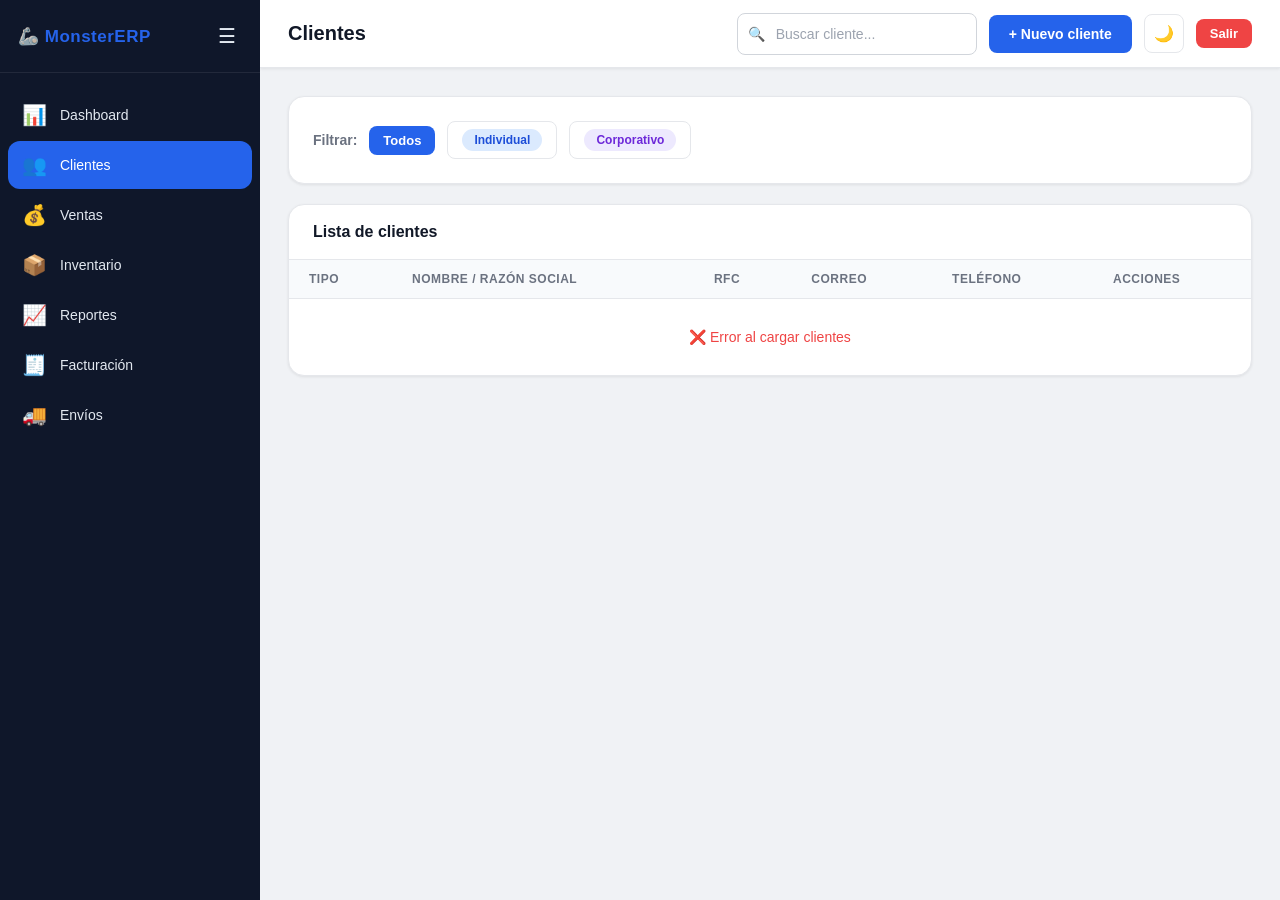
==== frontend/pages/erp/clientes.html @ b5c258dc "Estructura del ERP" ====
<!DOCTYPE html>
<html lang="es">
<head>
    <meta charset="UTF-8">
    <meta name="viewport" content="width=device-width, initial-scale=1.0">
    <title>Clientes — MonsterERP</title>
    <link rel="stylesheet" href="../../assets/css/global.css">
</head>
<body>

    <div class="erp-layout">

        <!-- SIDEBAR -->
        <aside class="sidebar" id="sidebar">
            <div class="sidebar-brand">
                <span class="brand-name">🦾 MonsterERP</span>
                <button class="toggle-btn" id="toggleSidebar">☰</button>
            </div>
            <nav class="sidebar-nav">
                <ul>
                    <li><a href="./dashboard.html"><span class="nav-icon">📊</span><span class="nav-label">Dashboard</span></a></li>
                    <li><a href="./clientes.html"><span class="nav-icon">👥</span><span class="nav-label">Clientes</span></a></li>
                    <li><a href="./ventas.html"><span class="nav-icon">💰</span><span class="nav-label">Ventas</span></a></li>
                    <li><a href="./inventario.html"><span class="nav-icon">📦</span><span class="nav-label">Inventario</span></a></li>
                    <li><a href="./reportes.html"><span class="nav-icon">📈</span><span class="nav-label">Reportes</span></a></li>
                    <li><a href="./facturas.html"><span class="nav-icon">🧾</span><span class="nav-label">Facturación</span></a></li>
                    <li><a href="./envios.html"><span class="nav-icon">🚚</span><span class="nav-label">Envíos</span></a></li>
                </ul>
            </nav>
        </aside>

        <!-- MAIN -->
        <div class="main-wrapper" id="mainWrapper">

            <!-- TOPBAR -->
            <header class="topbar">
                <h1 class="topbar-title">Clientes</h1>
                <div class="topbar-actions">
                    <div class="search-box">
                        <input type="text" id="searchInput" placeholder="Buscar cliente...">
                    </div>
                    <button class="btn btn-primary" onclick="openModal('clienteModal')">+ Nuevo cliente</button>
                    <button class="btn btn-ghost btn-icon" id="darkModeBtn">🌙</button>
                    <button class="btn btn-danger btn-sm" id="logoutBtn">Salir</button>
                </div>
            </header>

            <!-- CONTENT -->
            <main class="page-content">

                <!-- FILTROS -->
                <div class="card" style="margin-bottom:20px; display:flex; gap:12px; align-items:center; flex-wrap:wrap;">
                    <span style="font-weight:600; font-size:14px; color:var(--text-secondary);">Filtrar:</span>
                    <button class="btn btn-sm btn-primary" onclick="filterClientes('todos')">Todos</button>
                    <button class="btn btn-sm btn-ghost" onclick="filterClientes('Individual')">
                        <span class="badge badge-blue">Individual</span>
                    </button>
                    <button class="btn btn-sm btn-ghost" onclick="filterClientes('Corporativo')">
                        <span class="badge badge-purple">Corporativo</span>
                    </button>
                    <span id="clienteCount" style="margin-left:auto; font-size:13px; color:var(--text-muted);"></span>
                </div>

                <!-- TABLE -->
                <div class="table-wrapper">
                    <div class="table-header">
                        <h2>Lista de clientes</h2>
                    </div>
                    <div class="table-scroll">
                        <table>
                            <thead>
                                <tr>
                                    <th>Tipo</th>
                                    <th>Nombre / Razón social</th>
                                    <th>RFC</th>
                                    <th>Correo</th>
                                    <th>Teléfono</th>
                                    <th>Acciones</th>
                                </tr>
                            </thead>
                            <tbody id="clientesTable">
                                <tr><td colspan="6"><div class="spinner"></div></td></tr>
                            </tbody>
                        </table>
                    </div>
                </div>

            </main>
        </div>
    </div>

    <!-- TOAST -->
    <div id="toastContainer"></div>

    <!-- MODAL: CREAR / EDITAR CLIENTE -->
    <div class="modal-overlay" id="clienteModal">
        <div class="modal">
            <div class="modal-header">
                <h2 id="modalTitle">Nuevo cliente</h2>
                <button class="modal-close">✕</button>
            </div>
            <div class="modal-body">
                <div class="form-grid">
                    <div>
                        <label style="font-size:13px; font-weight:600; color:var(--text-secondary); margin-bottom:6px; display:block;">Tipo</label>
                        <select id="tipoCliente">
                            <option value="Individual">Individual</option>
                            <option value="Corporativo">Corporativo</option>
                        </select>
                    </div>
                    <div>
                        <label style="font-size:13px; font-weight:600; color:var(--text-secondary); margin-bottom:6px; display:block;">Nombre o razón social *</label>
                        <input type="text" id="nombre" placeholder="Ej: Empresa S.A. de C.V.">
                    </div>
                    <div>
                        <label style="font-size:13px; font-weight:600; color:var(--text-secondary); margin-bottom:6px; display:block;">RFC</label>
                        <input type="text" id="rfc" placeholder="Ej: ABC123456XYZ">
                    </div>
                    <div>
                        <label style="font-size:13px; font-weight:600; color:var(--text-secondary); margin-bottom:6px; display:block;">Correo</label>
                        <input type="email" id="correo" placeholder="correo@empresa.com">
                    </div>
                    <div>
                        <label style="font-size:13px; font-weight:600; color:var(--text-secondary); margin-bottom:6px; display:block;">Teléfono</label>
                        <input type="text" id="telefono" placeholder="55 1234 5678">
                    </div>
                </div>
            </div>
            <div class="modal-footer">
                <button class="btn btn-ghost" onclick="closeModal('clienteModal')">Cancelar</button>
                <button class="btn btn-primary" id="saveBtn">Guardar</button>
            </div>
        </div>
    </div>

    <!-- MODAL: CONFIRMAR ELIMINAR -->
    <div class="modal-overlay" id="deleteModal">
        <div class="modal">
            <div class="modal-header">
                <h2>Confirmar eliminación</h2>
                <button class="modal-close">✕</button>
            </div>
            <div class="modal-body">
                <p>¿Estás seguro que deseas eliminar este cliente? Esta acción no se puede deshacer.</p>
            </div>
            <div class="modal-footer">
                <button class="btn btn-ghost" onclick="closeModal('deleteModal')">Cancelar</button>
                <button class="btn btn-danger" id="confirmDeleteBtn">Eliminar</button>
            </div>
        </div>
    </div>

    <script src="../../assets/js/layout.js"></script>
    <script src="../../assets/js/clientes.js"></script>
</body>
</html>
---- frontend/assets/css/global.css ----
/* ============================================
   MONSTER ERP — GLOBAL DESIGN SYSTEM
   Etapa 15: UI Profesional
============================================ */

/* ===== CSS VARIABLES (LIGHT MODE) ===== */
:root {
    --bg-base:       #f0f2f5;
    --bg-card:       #ffffff;
    --bg-sidebar:    #0f172a;
    --bg-topbar:     #ffffff;
    --bg-hover:      #1e293b;
    --bg-input:      #ffffff;
    --bg-table-head: #f8fafc;

    --text-primary:   #111827;
    --text-secondary: #6b7280;
    --text-sidebar:   #e2e8f0;
    --text-muted:     #9ca3af;

    --border:         #e5e7eb;
    --border-input:   #d1d5db;

    --accent-blue:    #2563eb;
    --accent-green:   #10b981;
    --accent-amber:   #f59e0b;
    --accent-red:     #ef4444;
    --accent-purple:  #8b5cf6;

    --shadow-sm:  0 1px 3px rgba(0,0,0,0.08);
    --shadow-md:  0 4px 16px rgba(0,0,0,0.10);
    --shadow-lg:  0 8px 30px rgba(0,0,0,0.15);

    --radius-sm:  8px;
    --radius-md:  12px;
    --radius-lg:  16px;
    --radius-xl:  20px;

    --sidebar-width:     260px;
    --sidebar-collapsed: 72px;
    --topbar-height:     68px;

    --transition: 0.25s ease;
}

/* ===== DARK MODE VARIABLES ===== */
body.dark {
    --bg-base:       #0d1117;    /* GitHub-like dark */
    --bg-card:       #161b22;    /* Lighter card background */
    --bg-sidebar:    #010409;    /* Almost black for high contrast */
    --bg-topbar:     #161b22;
    --bg-hover:      #1f6feb26;  /* Subtle blue hover */
    --bg-input:      #0d1117;
    --bg-table-head: #161b22;

    --text-primary:   #e6edf3;    /* Lighter primary text */
    --text-secondary: #7d8590;    /* Softer secondary text */
    --text-sidebar:   #e6edf3;
    --text-muted:     #7d8590;

    --border:         #30363d;    /* Softer borders */
    --border-input:   #21262d;

    --accent-blue:    #1f6feb;

    --shadow-sm:  0 0 transparent; /* Flatter design, no shadows on cards */
    --shadow-md:  0 0 transparent;
    --shadow-lg:  0 8px 24px rgba(0,0,0,0.5); /* Keep shadow for modals/popups */
}

/* ===== RESET ===== */
*, *::before, *::after {
    box-sizing: border-box;
    margin: 0;
    padding: 0;
}

/* ===== BASE ===== */
html { font-size: 16px; scroll-behavior: smooth; }

body {
    font-family: 'Inter', 'Segoe UI', Arial, sans-serif;
    background: var(--bg-base);
    color: var(--text-primary);
    min-height: 100vh;
    transition: background var(--transition), color var(--transition);
}

/* ===== LAYOUT ===== */
.erp-layout {
    display: flex;
    min-height: 100vh;
}

/* ===== SIDEBAR ===== */
.sidebar {
    width: var(--sidebar-width);
    min-height: 100vh;
    background: var(--bg-sidebar);
    color: var(--text-sidebar);
    display: flex;
    flex-direction: column;
    position: fixed;
    top: 0;
    left: 0;
    z-index: 200;
    transition: width var(--transition);
    overflow: hidden;
}

.sidebar.collapsed {
    width: var(--sidebar-collapsed);
}

.sidebar-brand {
    display: flex;
    align-items: center;
    justify-content: space-between;
    padding: 20px 18px;
    border-bottom: 1px solid rgba(255,255,255,0.08);
    min-height: var(--topbar-height);
}

.sidebar-brand .brand-name {
    font-size: 17px;
    font-weight: 700;
    color: var(--accent-blue);
    letter-spacing: 0.5px;
    white-space: nowrap;
    overflow: hidden;
    transition: opacity var(--transition);
}

.sidebar.collapsed .brand-name {
    opacity: 0;
    width: 0;
}

.toggle-btn {
    background: transparent;
    border: none;
    color: var(--text-sidebar);
    font-size: 20px;
    cursor: pointer;
    padding: 6px;
    border-radius: var(--radius-sm);
    transition: background var(--transition);
    flex-shrink: 0;
    line-height: 1;
}

.toggle-btn:hover { background: rgba(255,255,255,0.1); }

.sidebar-nav {
    flex: 1;
    padding: 16px 0;
    overflow-y: auto;
    overflow-x: hidden;
}

.sidebar-nav ul {
    list-style: none;
}

.sidebar-nav li { margin: 2px 8px; }

.sidebar-nav a {
    display: flex;
    align-items: center;
    gap: 14px;
    color: var(--text-sidebar);
    text-decoration: none;
    padding: 12px 14px;
    border-radius: var(--radius-md);
    transition: background var(--transition), color var(--transition);
    white-space: nowrap;
    overflow: hidden;
}

.sidebar-nav a .nav-icon {
    font-size: 20px;
    flex-shrink: 0;
    width: 24px;
    text-align: center;
}

.sidebar-nav a .nav-label {
    font-size: 14px;
    font-weight: 500;
    transition: opacity var(--transition);
}

.sidebar.collapsed .nav-label {
    opacity: 0;
    width: 0;
    overflow: hidden;
}

.sidebar-nav a:hover {
    background: rgba(255,255,255,0.1);
    color: #ffffff;
}

.sidebar-nav a.active {
    background: var(--accent-blue);
    color: #ffffff;
}

/* ===== MAIN AREA ===== */
.main-wrapper {
    flex: 1;
    margin-left: var(--sidebar-width);
    transition: margin-left var(--transition);
    min-height: 100vh;
    display: flex;
    flex-direction: column;
}

.main-wrapper.expanded {
    margin-left: var(--sidebar-collapsed);
}

/* ===== TOPBAR ===== */
.topbar {
    height: var(--topbar-height);
    background: var(--bg-topbar);
    border-bottom: 1px solid var(--border);
    display: flex;
    align-items: center;
    justify-content: space-between;
    padding: 0 28px;
    position: sticky;
    top: 0;
    z-index: 100;
    transition: background var(--transition), border-color var(--transition);
    box-shadow: var(--shadow-sm);
}

.topbar-title {
    font-size: 20px;
    font-weight: 700;
    color: var(--text-primary);
}

.topbar-actions {
    display: flex;
    align-items: center;
    gap: 12px;
}

/* ===== CONTENT ===== */
.page-content {
    flex: 1;
    padding: 28px;
}

/* ===== CARDS ===== */
.card {
    background: var(--bg-card);
    border-radius: var(--radius-lg);
    box-shadow: var(--shadow-sm);
    padding: 24px;
    border: 1px solid var(--border);
    transition: background var(--transition), border-color var(--transition), box-shadow var(--transition);
}

.card:hover {
    box-shadow: var(--shadow-md);
}

/* ===== KPI CARDS ===== */
.kpi-grid {
    display: grid;
    grid-template-columns: repeat(auto-fit, minmax(210px, 1fr));
    gap: 20px;
    margin-bottom: 28px;
}

.kpi-card {
    background: var(--bg-card);
    border-radius: var(--radius-lg);
    padding: 22px 24px;
    display: flex;
    align-items: center;
    justify-content: space-between;
    border: 1px solid var(--border);
    border-left: 5px solid transparent;
    box-shadow: var(--shadow-sm);
    transition: all var(--transition);
}

.kpi-card:hover { transform: translateY(-3px); box-shadow: var(--shadow-md); }
.kpi-card.blue   { border-left-color: var(--accent-blue); }
.kpi-card.green  { border-left-color: var(--accent-green); }
.kpi-card.amber  { border-left-color: var(--accent-amber); }
.kpi-card.red    { border-left-color: var(--accent-red); }
.kpi-card.purple { border-left-color: var(--accent-purple); }

.kpi-info h3 {
    font-size: 13px;
    font-weight: 600;
    color: var(--text-secondary);
    text-transform: uppercase;
    letter-spacing: 0.5px;
    margin-bottom: 8px;
}

.kpi-info p {
    font-size: 28px;
    font-weight: 800;
    color: var(--text-primary);
    line-height: 1;
    margin-bottom: 6px;
}

.kpi-icon { font-size: 38px; opacity: 0.85; }

.badge-growth {
    display: inline-flex;
    align-items: center;
    gap: 3px;
    padding: 3px 10px;
    border-radius: 20px;
    font-size: 12px;
    font-weight: 700;
}

.badge-growth.up   { background: #dcfce7; color: #166534; }
.badge-growth.down { background: #fee2e2; color: #991b1b; }

body.dark .badge-growth.up   { background: #14532d; color: #86efac; }
body.dark .badge-growth.down { background: #7f1d1d; color: #fca5a5; }

/* ===== TABLES ===== */
.table-wrapper {
    background: var(--bg-card);
    border-radius: var(--radius-lg);
    border: 1px solid var(--border);
    overflow: hidden;
    box-shadow: var(--shadow-sm);
}

.table-header {
    display: flex;
    align-items: center;
    justify-content: space-between;
    padding: 18px 24px;
    border-bottom: 1px solid var(--border);
}

.table-header h2 {
    font-size: 16px;
    font-weight: 700;
    color: var(--text-primary);
}

.table-scroll { overflow-x: auto; }

table {
    width: 100%;
    border-collapse: collapse;
}

table thead {
    background: var(--bg-table-head);
    border-bottom: 1px solid var(--border);
}

table th {
    padding: 13px 18px;
    text-align: left;
    font-size: 12px;
    font-weight: 700;
    color: var(--text-secondary);
    text-transform: uppercase;
    letter-spacing: 0.5px;
    white-space: nowrap;
}

table td {
    padding: 14px 18px;
    font-size: 14px;
    color: var(--text-primary);
    border-bottom: 1px solid var(--border);
}

tbody tr:last-child td { border-bottom: none; }

tbody tr {
    transition: background var(--transition);
}

tbody tr:hover { background: var(--bg-table-head); }

/* ===== FORMS ===== */
.form-card {
    background: var(--bg-card);
    border-radius: var(--radius-lg);
    border: 1px solid var(--border);
    padding: 28px;
    box-shadow: var(--shadow-sm);
    margin-bottom: 24px;
}

.form-card h2 {
    font-size: 17px;
    font-weight: 700;
    margin-bottom: 22px;
    color: var(--text-primary);
}

.form-grid {
    display: grid;
    grid-template-columns: repeat(auto-fit, minmax(220px, 1fr));
    gap: 14px;
    margin-bottom: 18px;
}

input, select, textarea {
    width: 100%;
    padding: 12px 15px;
    background: var(--bg-input);
    border: 1.5px solid var(--border-input);
    border-radius: var(--radius-sm);
    color: var(--text-primary);
    font-size: 14px;
    font-family: inherit;
    outline: none;
    transition: border-color var(--transition), box-shadow var(--transition);
}

input:focus, select:focus, textarea:focus {
    border-color: var(--accent-blue);
    box-shadow: 0 0 0 3px rgba(37,99,235,0.12);
}

input::placeholder { color: var(--text-muted); }

/* ===== BUTTONS ===== */
.btn {
    display: inline-flex;
    align-items: center;
    gap: 7px;
    padding: 11px 20px;
    border: none;
    border-radius: var(--radius-sm);
    font-size: 14px;
    font-weight: 600;
    font-family: inherit;
    cursor: pointer;
    transition: all var(--transition);
    text-decoration: none;
    white-space: nowrap;
}

.btn:hover { transform: translateY(-2px); box-shadow: var(--shadow-md); }
.btn:active { transform: translateY(0); }

.btn-primary  { background: var(--accent-blue);   color: white; }
.btn-success  { background: var(--accent-green);  color: white; }
.btn-warning  { background: var(--accent-amber);  color: white; }
.btn-danger   { background: var(--accent-red);    color: white; }
.btn-ghost    { background: transparent; border: 1.5px solid var(--border); color: var(--text-primary); }
.btn-icon     { padding: 9px; font-size: 16px; }

.btn-sm { padding: 7px 14px; font-size: 13px; }

/* ===== BADGES ===== */
.badge {
    display: inline-flex;
    align-items: center;
    padding: 4px 12px;
    border-radius: 20px;
    font-size: 12px;
    font-weight: 700;
}

.badge-blue    { background: #dbeafe; color: #1d4ed8; }
.badge-green   { background: #dcfce7; color: #166534; }
.badge-amber   { background: #fef3c7; color: #92400e; }
.badge-red     { background: #fee2e2; color: #991b1b; }
.badge-purple  { background: #ede9fe; color: #6d28d9; }
.badge-gray    { background: #f3f4f6; color: #374151; }

body.dark .badge-blue   { background: #1e3a8a; color: #93c5fd; }
body.dark .badge-green  { background: #14532d; color: #86efac; }
body.dark .badge-amber  { background: #78350f; color: #fcd34d; }
body.dark .badge-red    { background: #7f1d1d; color: #fca5a5; }
body.dark .badge-purple { background: #4c1d95; color: #c4b5fd; }
body.dark .badge-gray   { background: #374151; color: #d1d5db; }

/* ===== SEARCH INPUT ===== */
.search-box {
    position: relative;
}

.search-box input {
    padding-left: 38px;
    width: 240px;
}

.search-box::before {
    content: '🔍';
    position: absolute;
    left: 11px;
    top: 50%;
    transform: translateY(-50%);
    font-size: 14px;
    pointer-events: none;
}

/* ===== ALERTS ===== */
.alert {
    padding: 14px 18px;
    border-radius: var(--radius-sm);
    margin-bottom: 14px;
    font-size: 14px;
    font-weight: 600;
    display: flex;
    align-items: center;
    gap: 10px;
}

.alert-danger  { background: #fee2e2; color: #991b1b; border-left: 4px solid #ef4444; }
.alert-warning { background: #fef3c7; color: #92400e; border-left: 4px solid #f59e0b; }
.alert-success { background: #dcfce7; color: #166534; border-left: 4px solid #10b981; }

body.dark .alert-danger  { background: #7f1d1d; color: #fca5a5; }
body.dark .alert-warning { background: #78350f; color: #fcd34d; }
body.dark .alert-success { background: #14532d; color: #86efac; }

/* ===== TOAST NOTIFICATIONS ===== */
#toastContainer {
    position: fixed;
    top: 20px;
    right: 20px;
    z-index: 9000;
    display: flex;
    flex-direction: column;
    gap: 10px;
}

.toast {
    min-width: 280px;
    max-width: 380px;
    padding: 14px 18px;
    border-radius: var(--radius-md);
    color: white;
    font-size: 14px;
    font-weight: 600;
    display: flex;
    align-items: center;
    gap: 10px;
    box-shadow: var(--shadow-lg);
    animation: toastSlide 0.35s ease;
}

.toast.success { background: #10b981; }
.toast.error   { background: #ef4444; }
.toast.warning { background: #f59e0b; }
.toast.info    { background: #2563eb; }

@keyframes toastSlide {
    from { transform: translateX(110%); opacity: 0; }
    to   { transform: translateX(0);    opacity: 1; }
}

/* ===== MODALS ===== */
.modal-overlay {
    position: fixed;
    inset: 0;
    background: rgba(0,0,0,0.55);
    display: none;
    align-items: center;
    justify-content: center;
    z-index: 5000;
    padding: 20px;
    backdrop-filter: blur(2px);
}

.modal-overlay.active { display: flex; }

.modal {
    background: var(--bg-card);
    border-radius: var(--radius-xl);
    width: 100%;
    max-width: 460px;
    box-shadow: var(--shadow-lg);
    animation: modalIn 0.25s ease;
    border: 1px solid var(--border);
}

.modal-header {
    padding: 22px 28px 18px;
    border-bottom: 1px solid var(--border);
    display: flex;
    align-items: center;
    justify-content: space-between;
}

.modal-header h2 {
    font-size: 18px;
    font-weight: 700;
    color: var(--text-primary);
}

.modal-close {
    background: transparent;
    border: none;
    font-size: 22px;
    cursor: pointer;
    color: var(--text-secondary);
    line-height: 1;
    transition: color var(--transition);
}

.modal-close:hover { color: var(--accent-red); }

.modal-body {
    padding: 24px 28px;
    color: var(--text-primary);
}

.modal-body p {
    font-size: 15px;
    color: var(--text-secondary);
    line-height: 1.6;
}

.modal-footer {
    padding: 18px 28px 22px;
    display: flex;
    justify-content: flex-end;
    gap: 12px;
    border-top: 1px solid var(--border);
}

@keyframes modalIn {
    from { transform: scale(0.92) translateY(-10px); opacity: 0; }
    to   { transform: scale(1)    translateY(0);     opacity: 1; }
}

/* ===== LOADING SPINNER ===== */
.spinner {
    width: 36px;
    height: 36px;
    border: 4px solid var(--border);
    border-top-color: var(--accent-blue);
    border-radius: 50%;
    animation: spin 0.7s linear infinite;
    margin: 40px auto;
}

@keyframes spin { to { transform: rotate(360deg); } }

.loading-state {
    text-align: center;
    padding: 40px;
    color: var(--text-secondary);
}

/* ===== EMPTY STATE ===== */
.empty-state {
    text-align: center;
    padding: 50px 20px;
    color: var(--text-muted);
}

.empty-state .empty-icon { font-size: 48px; margin-bottom: 16px; }
.empty-state p { font-size: 15px; }

/* ===== DIVIDER ===== */
.divider { height: 1px; background: var(--border); margin: 20px 0; }

/* ===== SECTION TITLE ===== */
.section-title {
    font-size: 22px;
    font-weight: 800;
    color: var(--text-primary);
    margin-bottom: 20px;
}

/* ===== RESPONSIVE ===== */
@media (max-width: 768px) {
    .sidebar {
        transform: translateX(-100%);
        transition: transform var(--transition), width var(--transition);
    }

    .sidebar.mobile-open {
        transform: translateX(0);
    }

    .main-wrapper {
        margin-left: 0 !important;
    }

    .page-content { padding: 16px; }

    .kpi-grid {
        grid-template-columns: repeat(2, 1fr);
        gap: 12px;
    }

    .topbar { padding: 0 16px; }

    .search-box input { width: 160px; }
}

@media (max-width: 480px) {
    .kpi-grid { grid-template-columns: 1fr 1fr; }
}
/* ===== KPI INFO ===== */
.kpi-info h3 {
    font-size: 13px;
    font-weight: 600;
    color: var(--text-secondary);
    margin-bottom: 6px;
    text-transform: uppercase;
    letter-spacing: 0.5px;
}

.kpi-info p {
    font-size: 28px;
    font-weight: 800;
    color: var(--text-primary);
    line-height: 1;
    margin-bottom: 8px;
}

.kpi-icon {
    font-size: 36px;
    opacity: 0.75;
    flex-shrink: 0;
}

/* ===== BADGE GROWTH ===== */
.badge-growth {
    display: inline-flex;
    align-items: center;
    padding: 3px 10px;
    border-radius: 20px;
    font-size: 12px;
    font-weight: 700;
}

.badge-growth.up {
    background: #dcfce7;
    color: #15803d;
}

.badge-growth.down {
    background: #fee2e2;
    color: #b91c1c;
}

body.dark .badge-growth.up   { background: #14532d; color: #86efac; }
body.dark .badge-growth.down { background: #7f1d1d; color: #fca5a5; }

/* ===== CARD TITLE ===== */
.card-title {
    font-size: 15px;
    font-weight: 700;
    color: var(--text-primary);
    margin-bottom: 16px;
}

/* ===== DASHBOARD GRID UTILITIES ===== */
.dash-grid-2 {
    display: grid;
    grid-template-columns: repeat(auto-fit, minmax(340px, 1fr));
    gap: 20px;
}

.mb-6 { margin-bottom: 24px; }

/* ===== TABLE WRAPPER ===== */
.table-wrapper {
    background: var(--bg-card);
    border-radius: var(--radius-lg);
    border: 1px solid var(--border);
    box-shadow: var(--shadow-sm);
    overflow: hidden;
}

.table-header {
    padding: 18px 24px;
    border-bottom: 1px solid var(--border);
    font-size: 15px;
    font-weight: 700;
    color: var(--text-primary);
}

.table-scroll {
    overflow-x: auto;
}

.table-wrapper table {
    width: 100%;
    border-collapse: collapse;
}

.table-wrapper thead th {
    background: var(--bg-table-head);
    padding: 12px 20px;
    text-align: left;
    font-size: 12px;
    font-weight: 700;
    color: var(--text-secondary);
    text-transform: uppercase;
    letter-spacing: 0.5px;
    border-bottom: 1px solid var(--border);
}

.table-wrapper tbody td {
    padding: 14px 20px;
    font-size: 14px;
    color: var(--text-primary);
    border-bottom: 1px solid var(--border);
}

.table-wrapper tbody tr:last-child td {
    border-bottom: none;
}

.table-wrapper tbody tr:hover {
    background: var(--bg-table-head);
}
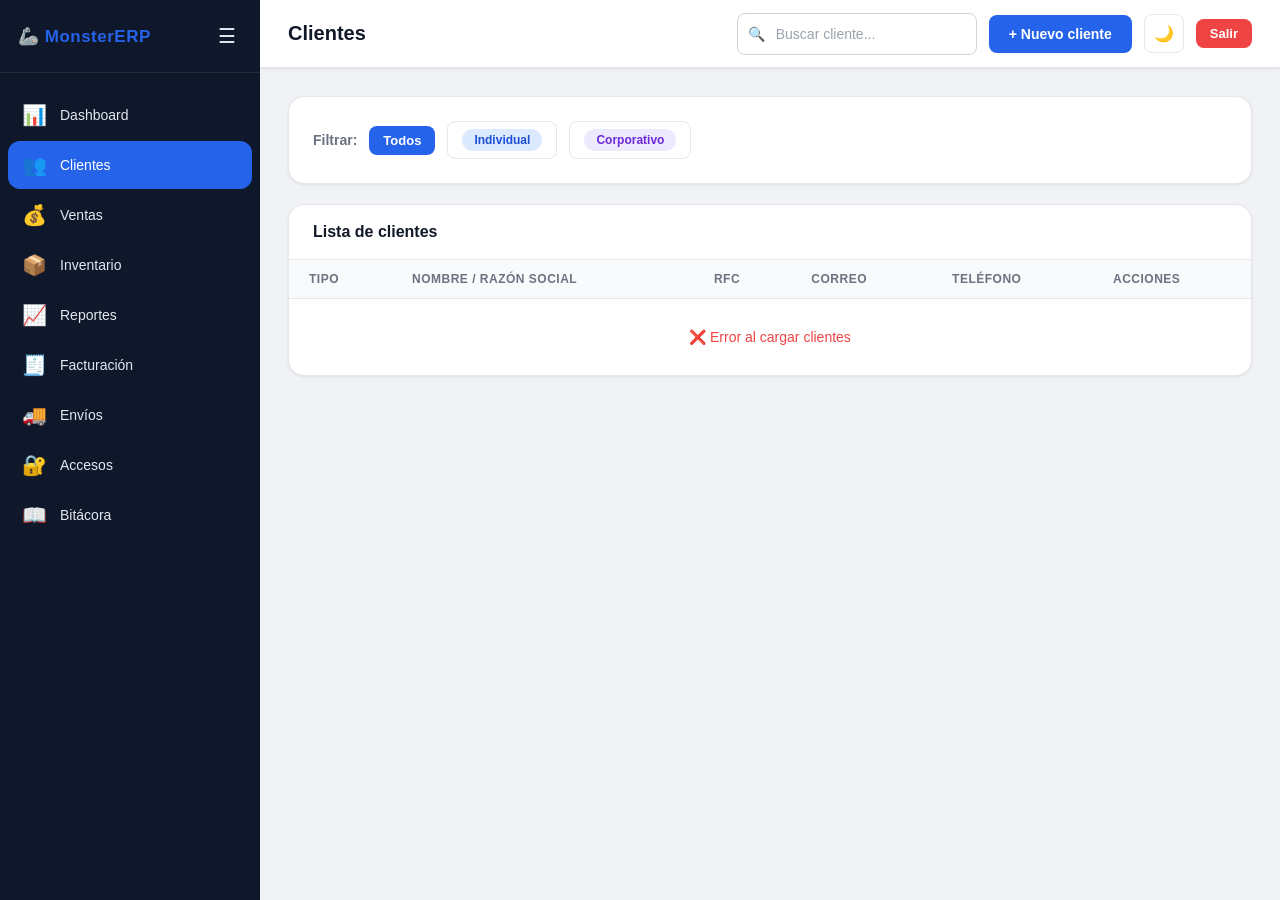
==== commit 42f12e54: "Mejora al ERP" ====
--- a/frontend/pages/erp/clientes.html
+++ b/frontend/pages/erp/clientes.html
@@ -25,6 +25,8 @@
                     <li><a href="./reportes.html"><span class="nav-icon">📈</span><span class="nav-label">Reportes</span></a></li>
                     <li><a href="./facturas.html"><span class="nav-icon">🧾</span><span class="nav-label">Facturación</span></a></li>
                     <li><a href="./envios.html"><span class="nav-icon">🚚</span><span class="nav-label">Envíos</span></a></li>
+                    <li><a href="./accesos.html"><span class="nav-icon">🔐</span><span class="nav-label">Accesos</span></a></li>
+<li><a href="./bitacora.html"><span class="nav-icon">📖</span><span class="nav-label">Bitácora</span></a></li>
                 </ul>
             </nav>
         </aside>
